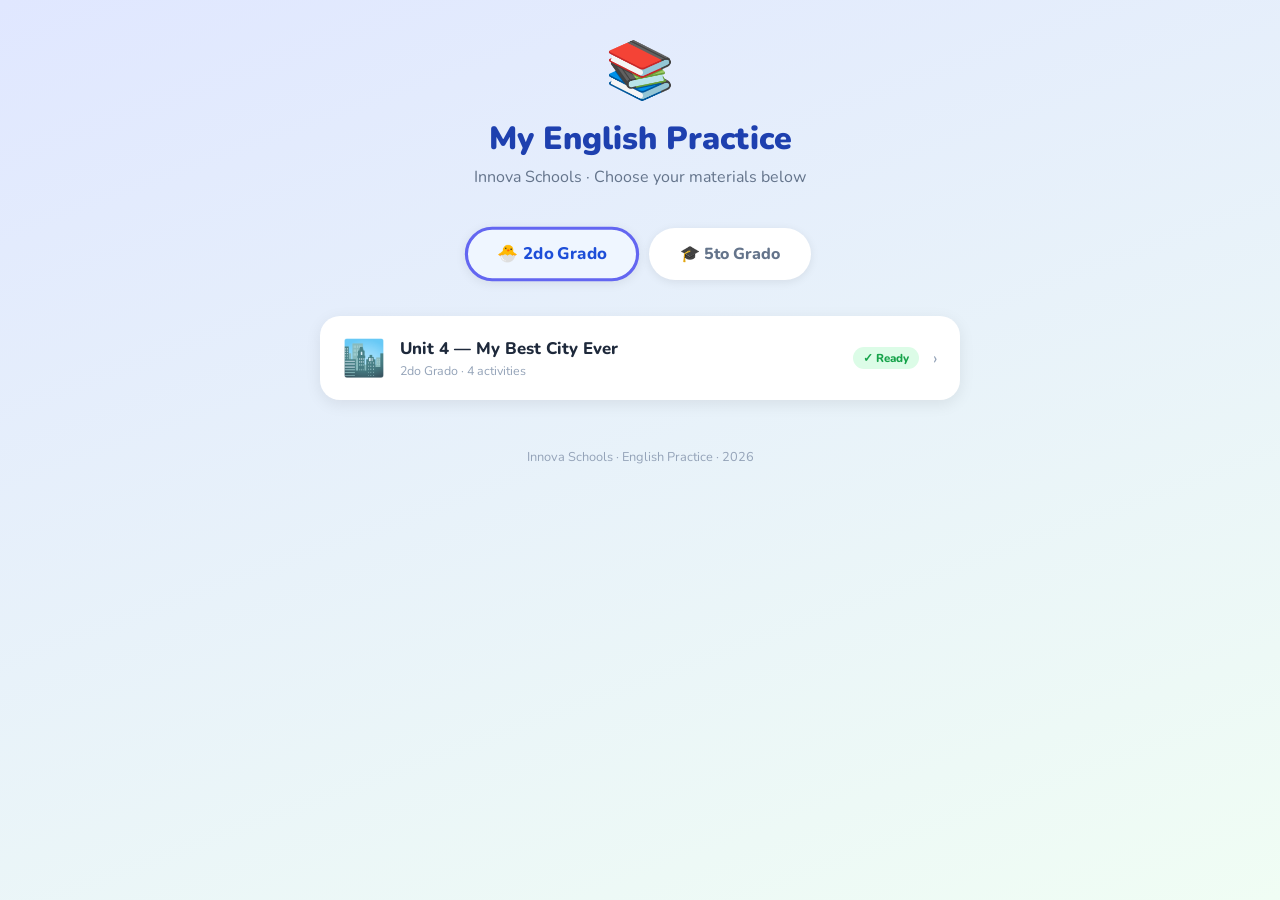
==== index.html @ c5fca5e0 "Actualizar material - 2026-06-14 16:32" ====
<!DOCTYPE html>
<html lang="en">
<head>
  <meta charset="UTF-8" />
  <meta name="viewport" content="width=device-width, initial-scale=1.0" />
  <title>English — Innova Schools</title>
  <link href="https://fonts.googleapis.com/css2?family=Nunito:wght@400;700;800;900&display=swap" rel="stylesheet" />
  <style>
    * { box-sizing: border-box; margin: 0; padding: 0; }
    body {
      font-family: 'Nunito', sans-serif;
      min-height: 100vh;
      background: linear-gradient(160deg, #e0e7ff 0%, #f0fdf4 100%);
      color: #1e293b;
      padding: 32px 20px 60px;
    }

    .header { text-align: center; margin-bottom: 40px; }
    .header .crown { font-size: 3.5rem; display: block; margin-bottom: 8px; }
    .header h1 { font-size: 2rem; font-weight: 900; color: #1e40af; }
    .header p { color: #64748b; margin-top: 6px; font-size: 1rem; }

    /* Selector de hijo */
    .kids { display: flex; gap: 14px; justify-content: center; margin-bottom: 36px; flex-wrap: wrap; }
    .kid-btn {
      padding: 12px 28px; border-radius: 99px; border: 3px solid transparent;
      font-family: inherit; font-size: 1rem; font-weight: 800; cursor: pointer;
      transition: all .2s; background: white;
      box-shadow: 0 2px 10px rgba(0,0,0,.08);
    }
    .kid-btn.active { border-color: #6366f1; background: #eff6ff; color: #1d4ed8; transform: scale(1.05); }
    .kid-btn:not(.active) { color: #64748b; }
    .kid-btn:not(.active):hover { border-color: #e2e8f0; background: #f8fafc; }

    /* Unidades */
    .section-title {
      font-size: 1.1rem; font-weight: 800; color: #374151;
      margin-bottom: 16px; display: flex; align-items: center; gap: 8px;
    }
    .units { display: flex; flex-direction: column; gap: 16px; max-width: 640px; margin: 0 auto; }

    .unit-card {
      background: white; border-radius: 20px;
      box-shadow: 0 4px 16px rgba(0,0,0,.08); overflow: hidden;
    }
    .unit-header {
      padding: 18px 22px; display: flex; align-items: center; gap: 14px;
      cursor: pointer; user-select: none;
    }
    .unit-icon { font-size: 2.2rem; }
    .unit-info { flex: 1; }
    .unit-name { font-size: 1.05rem; font-weight: 800; }
    .unit-meta { font-size: 0.78rem; color: #94a3b8; margin-top: 2px; }
    .unit-badge {
      background: #dcfce7; color: #16a34a;
      font-size: 0.72rem; font-weight: 800;
      padding: 3px 10px; border-radius: 99px;
    }
    .chevron { color: #94a3b8; font-size: 1.1rem; transition: transform .2s; }
    .chevron.open { transform: rotate(90deg); }

    .unit-materials {
      border-top: 1px solid #f1f5f9;
      padding: 14px 18px;
      display: grid; grid-template-columns: 1fr 1fr; gap: 10px;
    }
    .mat-link {
      display: flex; align-items: center; gap: 10px;
      padding: 12px 14px; border-radius: 12px;
      border: 2px solid #e2e8f0; background: #f8fafc;
      text-decoration: none; color: #1e293b;
      font-weight: 700; font-size: 0.9rem;
      transition: all .15s;
    }
    .mat-link:hover { border-color: #6366f1; background: #eff6ff; transform: translateY(-2px); }
    .mat-emoji { font-size: 1.5rem; }

    /* Estado vacío */
    .empty {
      text-align: center; padding: 48px 20px;
      background: white; border-radius: 20px;
      box-shadow: 0 4px 16px rgba(0,0,0,.07);
      max-width: 640px; margin: 0 auto; color: #94a3b8;
    }
    .empty .icon { font-size: 3rem; margin-bottom: 12px; }
    .empty p { font-size: 0.95rem; line-height: 1.6; }

    /* Footer */
    footer { text-align: center; margin-top: 48px; color: #94a3b8; font-size: 0.8rem; }
  </style>
</head>
<body>

<div class="header">
  <span class="crown">📚</span>
  <h1>My English Practice</h1>
  <p>Innova Schools · Choose your materials below</p>
</div>

<!-- Selector de hijo -->
<div class="kids">
  <button class="kid-btn active" onclick="setKid('2do', this)">🐣 2do Grado</button>
  <button class="kid-btn" onclick="setKid('5to', this)">🎓 5to Grado</button>
</div>

<!-- Contenido por grado -->
<div id="content-2do">
  <div class="units" id="units-2do"></div>
</div>
<div id="content-5to" style="display:none">
  <div class="units" id="units-5to"></div>
</div>

<footer>
  Innova Schools · English Practice · <span id="year"></span>
</footer>

<script>
// ═══════════════════════════════════════════════════════════════
// CONFIGURACIÓN — agregar aquí cada unidad nueva que se genere
// ═══════════════════════════════════════════════════════════════
const UNITS = [
  {
    grade:  '2do',
    unit:   4,
    name:   'My Best City Ever',
    emoji:  '🏙️',
  },
  // Ejemplo de cómo agregar más unidades:
  // { grade: '2do', unit: 5, name: 'My Family', emoji: '👨‍👩‍👧‍👦' },
  // { grade: '5to', unit: 4, name: 'My Best City Ever', emoji: '🏙️' },
];

const MATERIALS = [
  { id: 'flashcards', label: 'Flashcards',  emoji: '🃏' },
  { id: 'matching',   label: 'Matching',    emoji: '🔗' },
  { id: 'story',      label: 'Story',       emoji: '📖' },
  { id: 'game',       label: 'Game',        emoji: '🎮' },
];

// ─── Render ─────────────────────────────────────────────────────

function matPath(unit, mat) {
  const slug = `unit${unit.unit}_${unit.grade}`;
  return `generado/${slug}_${mat.id}.html`;
}

function renderUnits(grade) {
  const container = document.getElementById(`units-${grade}`);
  const gradeUnits = UNITS.filter(u => u.grade === grade);

  if (gradeUnits.length === 0) {
    container.innerHTML = `
      <div class="empty">
        <div class="icon">📭</div>
        <p>No materials yet for this grade.<br>Check back after the next unit is processed!</p>
      </div>`;
    return;
  }

  container.innerHTML = gradeUnits.map((unit, idx) => `
    <div class="unit-card">
      <div class="unit-header" onclick="toggle('panel-${grade}-${idx}', this)">
        <span class="unit-icon">${unit.emoji}</span>
        <div class="unit-info">
          <div class="unit-name">Unit ${unit.unit} — ${unit.name}</div>
          <div class="unit-meta">${grade} Grado · ${MATERIALS.length} activities</div>
        </div>
        <span class="unit-badge">✓ Ready</span>
        <span class="chevron" id="chev-${grade}-${idx}">›</span>
      </div>
      <div class="unit-materials" id="panel-${grade}-${idx}" style="display:none">
        ${MATERIALS.map(mat => `
          <a class="mat-link" href="${matPath(unit, mat)}" target="_blank">
            <span class="mat-emoji">${mat.emoji}</span>
            ${mat.label}
          </a>`).join('')}
      </div>
    </div>`).join('');
}

function toggle(panelId, header) {
  const panel = document.getElementById(panelId);
  const chevId = panelId.replace('panel-', 'chev-');
  const chev   = document.getElementById(chevId);
  const open   = panel.style.display !== 'none';
  panel.style.display = open ? 'none' : 'grid';
  chev.classList.toggle('open', !open);
}

function setKid(grade, btn) {
  document.querySelectorAll('.kid-btn').forEach(b => b.classList.remove('active'));
  btn.classList.add('active');
  document.getElementById('content-2do').style.display = grade === '2do' ? '' : 'none';
  document.getElementById('content-5to').style.display = grade === '5to' ? '' : 'none';
}

// ─── Init ────────────────────────────────────────────────────────
document.getElementById('year').textContent = new Date().getFullYear();
renderUnits('2do');
renderUnits('5to');
</script>
</body>
</html>
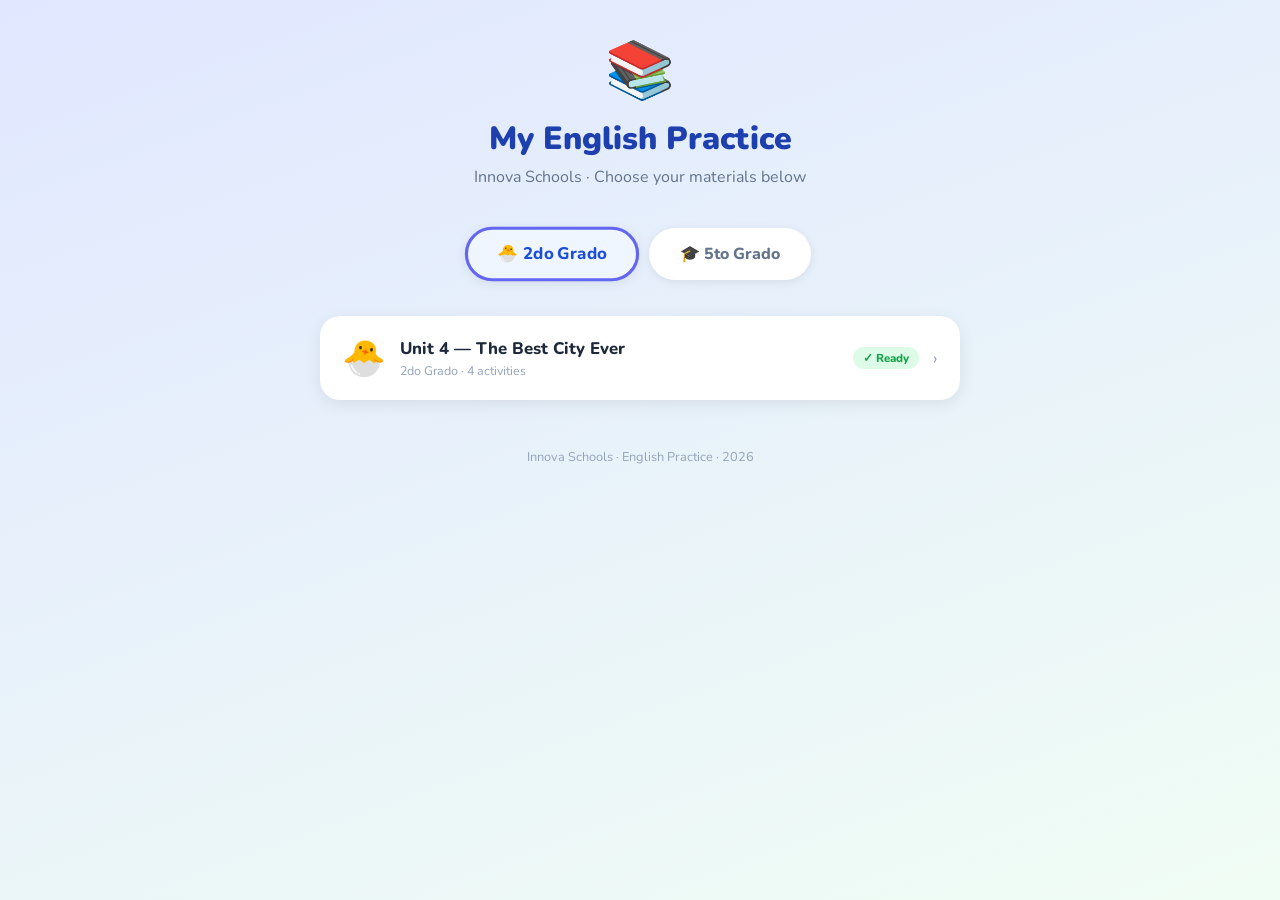
==== commit e65393f5: "Actualizar material - 2026-06-15 10:07" ====
--- a/index.html
+++ b/index.html
@@ -116,38 +116,24 @@
 </footer>
 
 <script>
-// ═══════════════════════════════════════════════════════════════
-// CONFIGURACIÓN — agregar aquí cada unidad nueva que se genere
-// ═══════════════════════════════════════════════════════════════
-const UNITS = [
-  {
-    grade:  '2do',
-    unit:   4,
-    name:   'My Best City Ever',
-    emoji:  '🏙️',
-  },
-  // Ejemplo de cómo agregar más unidades:
-  // { grade: '2do', unit: 5, name: 'My Family', emoji: '👨‍👩‍👧‍👦' },
-  // { grade: '5to', unit: 4, name: 'My Best City Ever', emoji: '🏙️' },
+const MATERIALS = [
+  { id: 'flashcards', label: 'Flashcards', emoji: '🃏' },
+  { id: 'matching',   label: 'Matching',   emoji: '🔗' },
+  { id: 'story',      label: 'Story',      emoji: '📖' },
+  { id: 'game',       label: 'Game',       emoji: '🎮' },
 ];
 
-const MATERIALS = [
-  { id: 'flashcards', label: 'Flashcards',  emoji: '🃏' },
-  { id: 'matching',   label: 'Matching',    emoji: '🔗' },
-  { id: 'story',      label: 'Story',       emoji: '📖' },
-  { id: 'game',       label: 'Game',        emoji: '🎮' },
-];
-
-// ─── Render ─────────────────────────────────────────────────────
+// Emoji por defecto según grado
+const GRADE_EMOJI = { '2do': '🐣', '5to': '🎓' };
 
 function matPath(unit, mat) {
   const slug = `unit${unit.unit}_${unit.grade}`;
-  return `generado/${slug}_${mat.id}.html`;
+  return `generado/${unit.grade}/unit${unit.unit}/${slug}_${mat.id}.html`;
 }
 
-function renderUnits(grade) {
-  const container = document.getElementById(`units-${grade}`);
-  const gradeUnits = UNITS.filter(u => u.grade === grade);
+function renderUnits(grade, units) {
+  const container  = document.getElementById(`units-${grade}`);
+  const gradeUnits = units.filter(u => u.grade === grade);
 
   if (gradeUnits.length === 0) {
     container.innerHTML = `
@@ -160,8 +146,8 @@
 
   container.innerHTML = gradeUnits.map((unit, idx) => `
     <div class="unit-card">
-      <div class="unit-header" onclick="toggle('panel-${grade}-${idx}', this)">
-        <span class="unit-icon">${unit.emoji}</span>
+      <div class="unit-header" onclick="toggle('panel-${grade}-${idx}')">
+        <span class="unit-icon">${unit.emoji || GRADE_EMOJI[grade] || '📚'}</span>
         <div class="unit-info">
           <div class="unit-name">Unit ${unit.unit} — ${unit.name}</div>
           <div class="unit-meta">${grade} Grado · ${MATERIALS.length} activities</div>
@@ -179,11 +165,10 @@
     </div>`).join('');
 }
 
-function toggle(panelId, header) {
+function toggle(panelId) {
   const panel = document.getElementById(panelId);
-  const chevId = panelId.replace('panel-', 'chev-');
-  const chev   = document.getElementById(chevId);
-  const open   = panel.style.display !== 'none';
+  const chev  = document.getElementById(panelId.replace('panel-', 'chev-'));
+  const open  = panel.style.display !== 'none';
   panel.style.display = open ? 'none' : 'grid';
   chev.classList.toggle('open', !open);
 }
@@ -195,10 +180,16 @@
   document.getElementById('content-5to').style.display = grade === '5to' ? '' : 'none';
 }
 
-// ─── Init ────────────────────────────────────────────────────────
+// ─── Init: cargar units.json generado por el servidor ────────────
 document.getElementById('year').textContent = new Date().getFullYear();
-renderUnits('2do');
-renderUnits('5to');
+
+fetch('generado/units.json?v=' + Date.now())
+  .then(r => r.ok ? r.json() : [])
+  .catch(() => [])
+  .then(units => {
+    renderUnits('2do', units);
+    renderUnits('5to', units);
+  });
 </script>
 </body>
 </html>
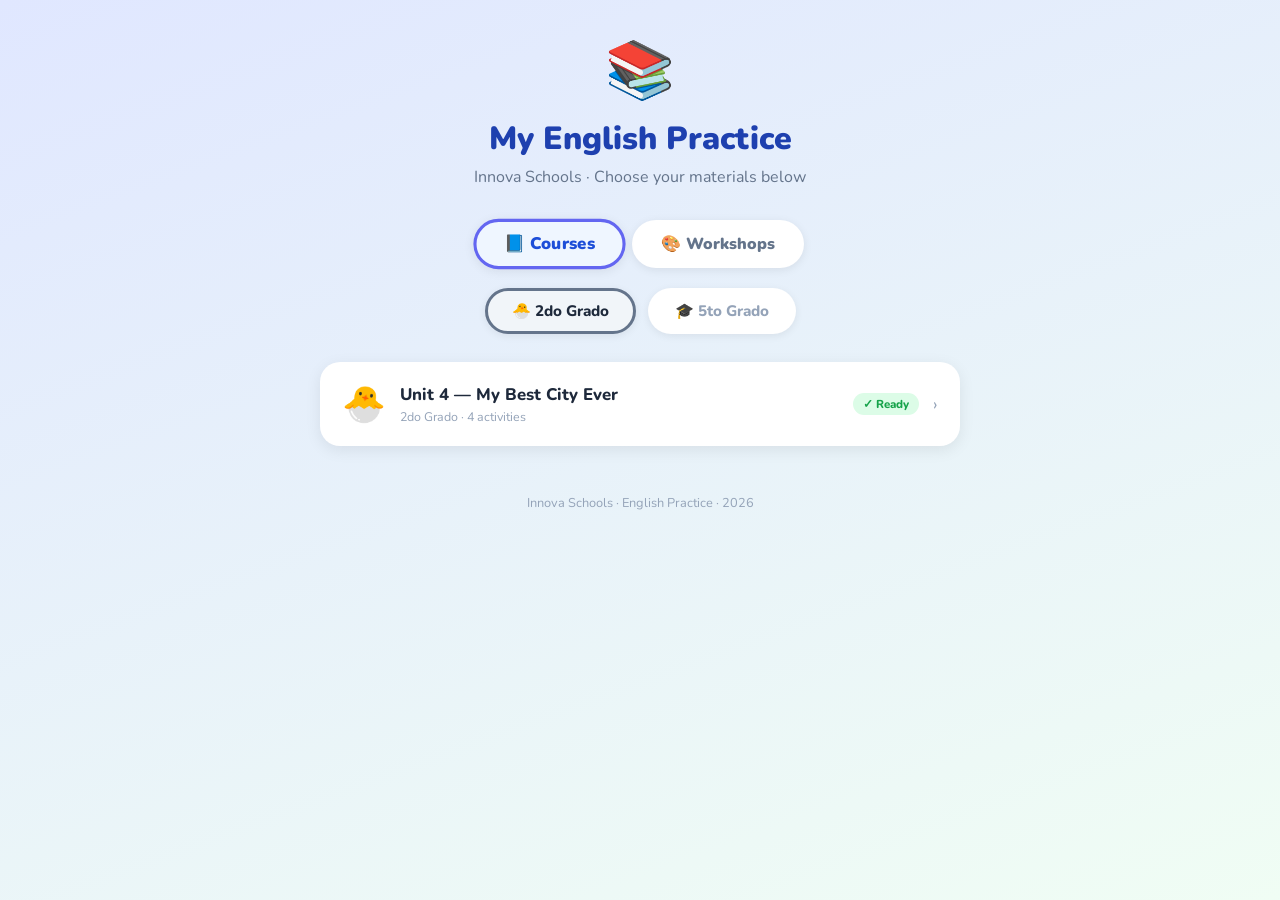
==== commit 626c7bf3: "Actualizar material - 2026-06-21 19:27" ====
--- a/index.html
+++ b/index.html
@@ -15,28 +15,40 @@
       padding: 32px 20px 60px;
     }
 
-    .header { text-align: center; margin-bottom: 40px; }
+    .header { text-align: center; margin-bottom: 32px; }
     .header .crown { font-size: 3.5rem; display: block; margin-bottom: 8px; }
     .header h1 { font-size: 2rem; font-weight: 900; color: #1e40af; }
     .header p { color: #64748b; margin-top: 6px; font-size: 1rem; }
 
-    /* Selector de hijo */
-    .kids { display: flex; gap: 14px; justify-content: center; margin-bottom: 36px; flex-wrap: wrap; }
-    .kid-btn {
-      padding: 12px 28px; border-radius: 99px; border: 3px solid transparent;
-      font-family: inherit; font-size: 1rem; font-weight: 800; cursor: pointer;
+    /* Tab de tipo: Courses / Workshops */
+    .type-tabs {
+      display: flex; gap: 10px; justify-content: center;
+      margin-bottom: 20px;
+    }
+    .type-btn {
+      padding: 10px 26px; border-radius: 99px; border: 3px solid transparent;
+      font-family: inherit; font-size: 1rem; font-weight: 900; cursor: pointer;
       transition: all .2s; background: white;
       box-shadow: 0 2px 10px rgba(0,0,0,.08);
     }
-    .kid-btn.active { border-color: #6366f1; background: #eff6ff; color: #1d4ed8; transform: scale(1.05); }
-    .kid-btn:not(.active) { color: #64748b; }
+    .type-btn.active.courses  { border-color: #6366f1; background: #eff6ff; color: #1d4ed8; transform: scale(1.05); }
+    .type-btn.active.workshops{ border-color: #d97706; background: #fffbeb; color: #92400e; transform: scale(1.05); }
+    .type-btn:not(.active)    { color: #64748b; }
+    .type-btn:not(.active):hover { border-color: #e2e8f0; background: #f8fafc; }
+
+    /* Selector de grado */
+    .kids { display: flex; gap: 12px; justify-content: center; margin-bottom: 28px; flex-wrap: wrap; }
+    .kid-btn {
+      padding: 10px 24px; border-radius: 99px; border: 3px solid transparent;
+      font-family: inherit; font-size: 0.95rem; font-weight: 800; cursor: pointer;
+      transition: all .2s; background: white;
+      box-shadow: 0 2px 8px rgba(0,0,0,.07);
+    }
+    .kid-btn.active { border-color: #64748b; background: #f1f5f9; color: #1e293b; }
+    .kid-btn:not(.active) { color: #94a3b8; }
     .kid-btn:not(.active):hover { border-color: #e2e8f0; background: #f8fafc; }
 
     /* Unidades */
-    .section-title {
-      font-size: 1.1rem; font-weight: 800; color: #374151;
-      margin-bottom: 16px; display: flex; align-items: center; gap: 8px;
-    }
     .units { display: flex; flex-direction: column; gap: 16px; max-width: 640px; margin: 0 auto; }
 
     .unit-card {
@@ -56,6 +68,9 @@
       font-size: 0.72rem; font-weight: 800;
       padding: 3px 10px; border-radius: 99px;
     }
+    .unit-badge.workshop {
+      background: #fef3c7; color: #b45309;
+    }
     .chevron { color: #94a3b8; font-size: 1.1rem; transition: transform .2s; }
     .chevron.open { transform: rotate(90deg); }
 
@@ -97,18 +112,21 @@
   <p>Innova Schools · Choose your materials below</p>
 </div>
 
-<!-- Selector de hijo -->
+<!-- Tabs: Courses / Workshops -->
+<div class="type-tabs">
+  <button class="type-btn courses active" onclick="setType('courses', this)">📘 Courses</button>
+  <button class="type-btn workshops"      onclick="setType('workshops', this)">🎨 Workshops</button>
+</div>
+
+<!-- Selector de grado -->
 <div class="kids">
-  <button class="kid-btn active" onclick="setKid('2do', this)">🐣 2do Grado</button>
-  <button class="kid-btn" onclick="setKid('5to', this)">🎓 5to Grado</button>
-</div>
-
-<!-- Contenido por grado -->
-<div id="content-2do">
-  <div class="units" id="units-2do"></div>
-</div>
-<div id="content-5to" style="display:none">
-  <div class="units" id="units-5to"></div>
+  <button class="kid-btn active" onclick="setGrade('2do', this)">🐣 2do Grado</button>
+  <button class="kid-btn"        onclick="setGrade('5to', this)">🎓 5to Grado</button>
+</div>
+
+<!-- Contenido -->
+<div id="units-container">
+  <div class="units" id="units-list"></div>
 </div>
 
 <footer>
@@ -123,39 +141,43 @@
   { id: 'game',       label: 'Game',       emoji: '🎮' },
 ];
 
-// Emoji por defecto según grado
 const GRADE_EMOJI = { '2do': '🐣', '5to': '🎓' };
 
+let allUnits = [];
+let currentType  = 'courses';
+let currentGrade = '2do';
+
 function matPath(unit, mat) {
-  const slug = `unit${unit.unit}_${unit.grade}`;
-  return `generado/${unit.grade}/unit${unit.unit}/${slug}_${mat.id}.html`;
-}
-
-function renderUnits(grade, units) {
-  const container  = document.getElementById(`units-${grade}`);
-  const gradeUnits = units.filter(u => u.grade === grade);
-
-  if (gradeUnits.length === 0) {
+  const ver = unit.activeVersion ? `${unit.activeVersion}/` : '';
+  return `materials/${unit.type}/${unit.grade}/unit${unit.unit}/${ver}${mat.id}.html`;
+}
+
+function renderUnits() {
+  const container = document.getElementById('units-list');
+  const filtered  = allUnits.filter(u => u.type === currentType && u.grade === currentGrade);
+
+  if (filtered.length === 0) {
     container.innerHTML = `
       <div class="empty">
         <div class="icon">📭</div>
-        <p>No materials yet for this grade.<br>Check back after the next unit is processed!</p>
+        <p>No materials yet for this section.<br>Check back after the next unit is processed!</p>
       </div>`;
     return;
   }
 
-  container.innerHTML = gradeUnits.map((unit, idx) => `
+  const isWorkshop = currentType === 'workshops';
+  container.innerHTML = filtered.map((unit, idx) => `
     <div class="unit-card">
-      <div class="unit-header" onclick="toggle('panel-${grade}-${idx}')">
-        <span class="unit-icon">${unit.emoji || GRADE_EMOJI[grade] || '📚'}</span>
+      <div class="unit-header" onclick="toggle('panel-${idx}')">
+        <span class="unit-icon">${unit.emoji || GRADE_EMOJI[unit.grade] || '📚'}</span>
         <div class="unit-info">
           <div class="unit-name">Unit ${unit.unit} — ${unit.name}</div>
-          <div class="unit-meta">${grade} Grado · ${MATERIALS.length} activities</div>
+          <div class="unit-meta">${unit.grade} Grado · ${MATERIALS.length} activities</div>
         </div>
-        <span class="unit-badge">✓ Ready</span>
-        <span class="chevron" id="chev-${grade}-${idx}">›</span>
+        <span class="unit-badge${isWorkshop ? ' workshop' : ''}">✓ Ready</span>
+        <span class="chevron" id="chev-${idx}">›</span>
       </div>
-      <div class="unit-materials" id="panel-${grade}-${idx}" style="display:none">
+      <div class="unit-materials" id="panel-${idx}" style="display:none">
         ${MATERIALS.map(mat => `
           <a class="mat-link" href="${matPath(unit, mat)}" target="_blank">
             <span class="mat-emoji">${mat.emoji}</span>
@@ -173,22 +195,28 @@
   chev.classList.toggle('open', !open);
 }
 
-function setKid(grade, btn) {
+function setType(type, btn) {
+  currentType = type;
+  document.querySelectorAll('.type-btn').forEach(b => b.classList.remove('active'));
+  btn.classList.add('active');
+  renderUnits();
+}
+
+function setGrade(grade, btn) {
+  currentGrade = grade;
   document.querySelectorAll('.kid-btn').forEach(b => b.classList.remove('active'));
   btn.classList.add('active');
-  document.getElementById('content-2do').style.display = grade === '2do' ? '' : 'none';
-  document.getElementById('content-5to').style.display = grade === '5to' ? '' : 'none';
-}
-
-// ─── Init: cargar units.json generado por el servidor ────────────
+  renderUnits();
+}
+
 document.getElementById('year').textContent = new Date().getFullYear();
 
-fetch('generado/units.json?v=' + Date.now())
+fetch('materials/units.json?v=' + Date.now())
   .then(r => r.ok ? r.json() : [])
   .catch(() => [])
   .then(units => {
-    renderUnits('2do', units);
-    renderUnits('5to', units);
+    allUnits = units;
+    renderUnits();
   });
 </script>
 </body>
